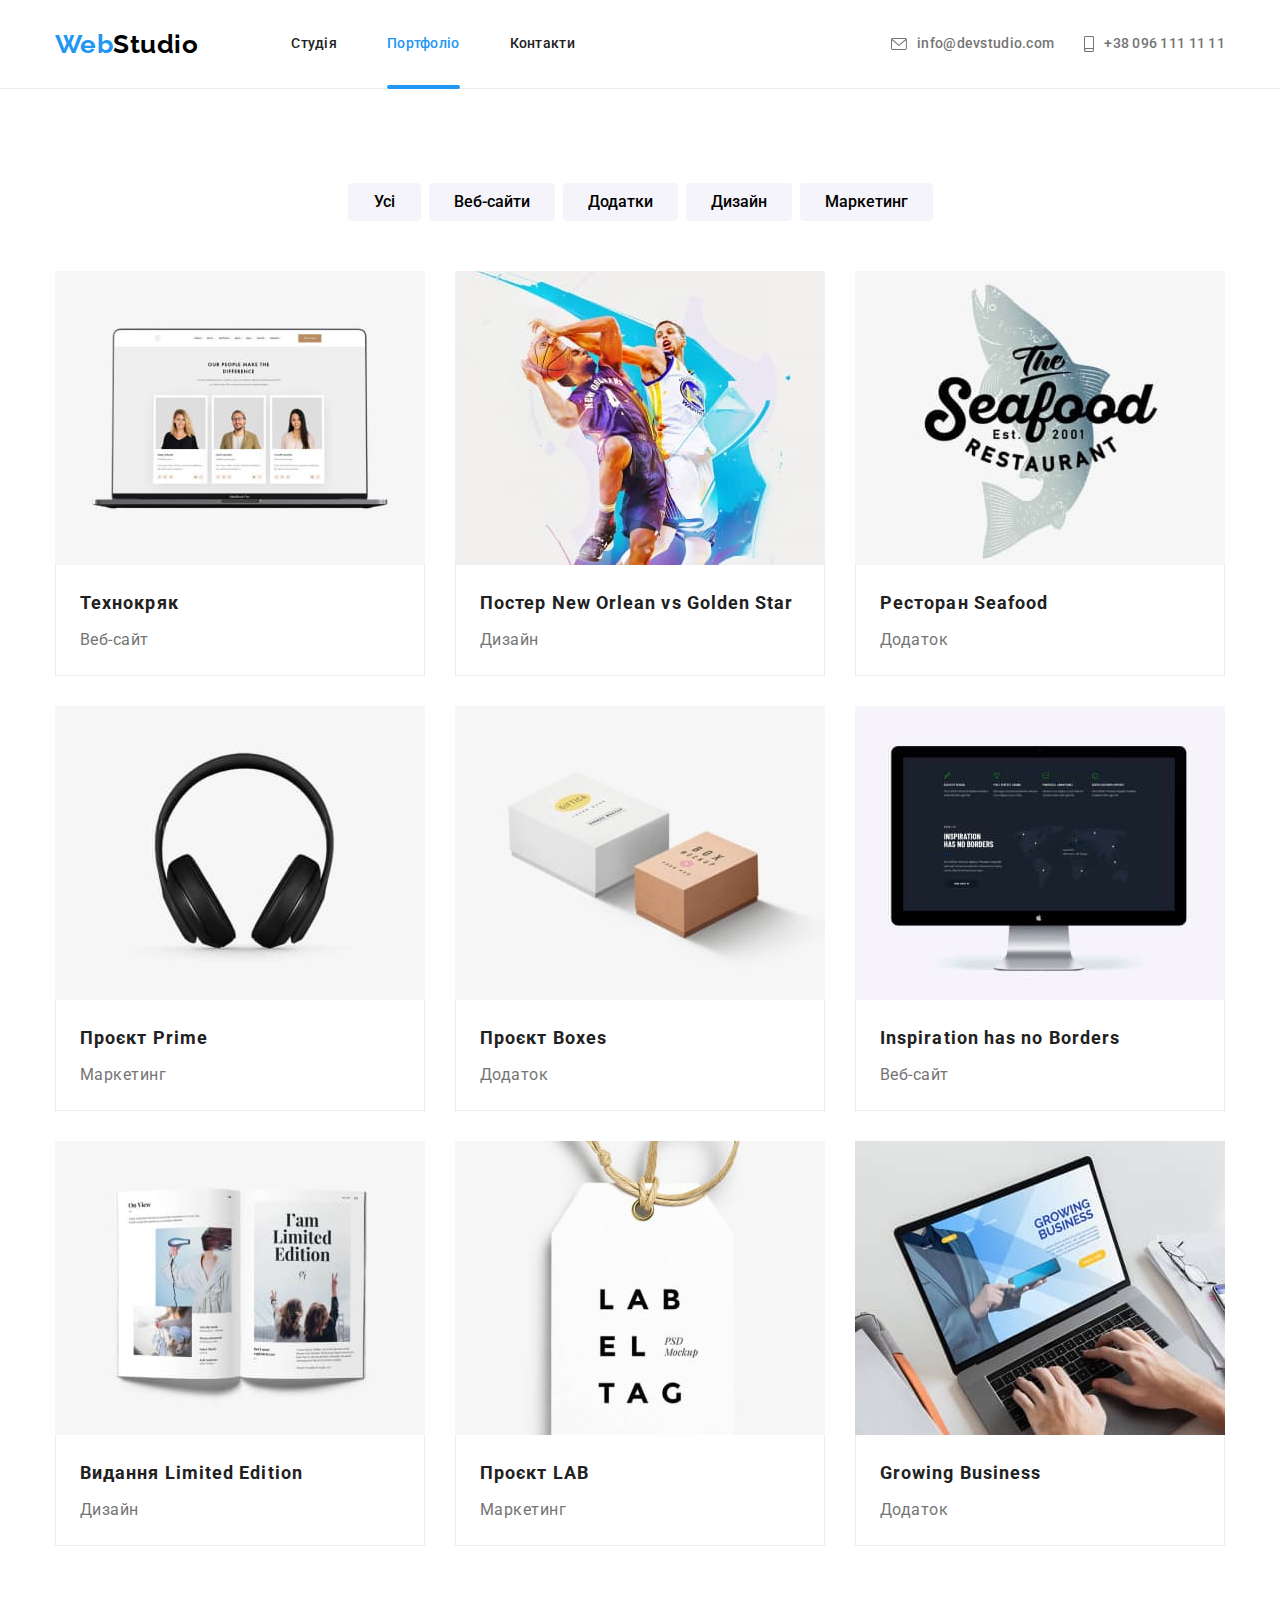
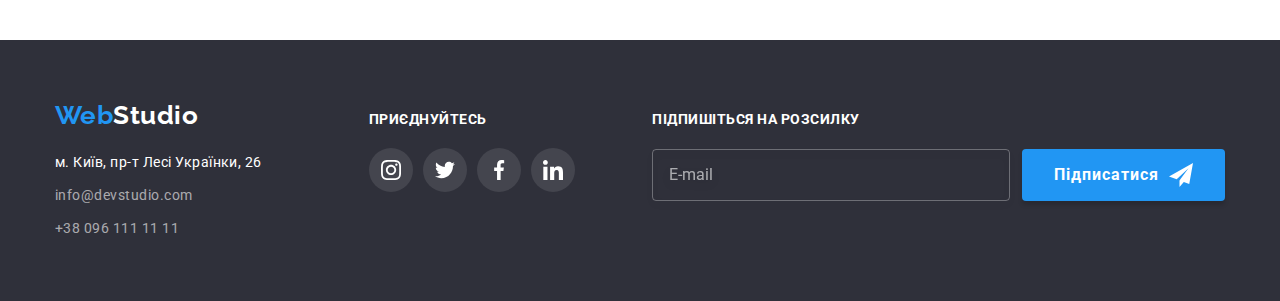
==== portfolio.html @ b8eba5a7 "copy files from 6th homework" ====
<!DOCTYPE html>
<html lang="uk">

<head>
    <meta charset="UTF-8">
    <meta http-equiv="X-UA-Compatible" content="IE=edge">
    <meta name="viewport" content="width=device-width, initial-scale=1.0">
    <title>Portfolio</title>
    <link rel="preconnect" href="https://fonts.googleapis.com">
    <link rel="preconnect" href="https://fonts.gstatic.com" crossorigin>
    <link
        href="https://fonts.googleapis.com/css2?family=Raleway:wght@700&family=Roboto:wght@400;500;700;900&display=swap"
        rel="stylesheet">
    <link rel="stylesheet" href="https://cdnjs.cloudflare.com/ajax/libs/modern-normalize/1.1.0/modern-normalize.min.css">
    <link rel="stylesheet" href="./css/styles.css">
</head>

<body class="page">
    <!--Шапка сайту-->
    <header class="page-header">
        <div class="container header">
            <nav class="navigation">
                <a class="logo" href="/" lang="en"><span class="logo-decor">Web</span>Studio</a>
                <ul class="site-nav">
                    <li class="item"><a href="./index.html" class="link">Студія</a> </li>
                    <li class="item"><a href="/" class="link current">Портфоліо</a> </li>
                    <li class="item"><a href="" class="link">Контакти</a> </li>
                </ul>
            </nav>
            <ul class="contact-nav">
                <li class="item"><a href="mailto:info@devstudio.com" class="link">
                        <svg class="contacts-icon" width="16" height="12">
                            <use href="./images/icons.svg#letter"></use>
                        </svg>info@devstudio.com</a></li>
                <li class="item"><a href="tel:+380961111111" class="link">
                        <svg class="contacts-icon" width="10" height="16">
                            <use href="./images/icons.svg#smartphone"></use>
                        </svg>+38 096 111 11 11</a></li>
            </ul>
        </div>
    </header>

    <!--Головний контент-->
    <main>
        <section class="section">
            <h1 class="visually-hidden">Наші роботи</h1>
            <div class="container">
                <ul class="filter-button-list">
                    <li class="filter-button-item">
                        <button class="filter-button">Усі</button>
                    </li>
                    <li class="filter-button-item">
                        <button class="filter-button">Веб-сайти</button>
                    </li>
                    <li class="filter-button-item">
                        <button class="filter-button">Додатки</button>
                    </li>
                    <li class="filter-button-item">
                        <button class="filter-button">Дизайн</button>
                    </li>
                    <li class="filter-button-item">
                        <button class="filter-button">Маркетинг</button>
                    </li>
                </ul>
                
                <ul class="portfolio">
                    <li class="portfolio-item">
                        <a href="#" class="link project-link">
                            <div class="top-wrap">
                                <img src="./images/portfolio1.jpg" alt="Ноутбук з вебсайтом на екрані">
                                <div class="overlay">Ресурс пропонує комплексні пропозиції з різним рівнем функціоналу та сервісів. Все це дозволить відвідувачу отримати вичерпні відомості про компанію чи приватну особу.</div>
                            </div>

                            <div class="portfolio-border">
                                <h2 class="title">Технокряк</h2>
                                <p class="text">Веб-сайт</p>
                            </div>
                        </a>
                        
                    </li>
                    <li class="portfolio-item">
                        <a href="#" class="link project-link">
                            <div class="top-wrap">
                                <img src="./images/portfolio2.jpg" alt="Постер гри баскетболістів">
                                <div class="overlay">Ресурс пропонує комплексні пропозиції з різним рівнем функціоналу та сервісів. Все це дозволить відвідувачу отримати вичерпні відомості про компанію чи приватну особу.</div>
                            </div>
                            
                            <div class="portfolio-border">
                                <h2 class="title">Постер New Orlean vs Golden Star</h2>
                                <p class="text">Дизайн</p>
                            </div>
                        </a>
                        
                    </li>
                    <li class="portfolio-item">
                        <a href="#" class="link project-link">
                            <div class="top-wrap">
                                <img src="./images/portfolio3.jpg" alt="Логотип ресторану">
                                <div class="overlay">Ресурс пропонує комплексні пропозиції з різним рівнем функціоналу та сервісів. Все це дозволить відвідувачу отримати вичерпні відомості про компанію чи приватну особу.</div>
                            </div>
                            
                            <div class="portfolio-border">
                                <h2 class="title">Ресторан Seafood</h2>
                                <p class="text">Додаток</p>
                            </div>
                        </a>
                        
                    </li>
                    <li class="portfolio-item">
                        <a href="#" class="link project-link">
                            <div class="top-wrap">
                                <img src="./images/portfolio4.jpg" alt="Навушники">
                                <div class="overlay">Ресурс пропонує комплексні пропозиції з різним рівнем функціоналу та сервісів. Все це дозволить відвідувачу отримати вичерпні відомості про компанію чи приватну особу.</div>
                            </div>
                            
                            <div class="portfolio-border">
                                <h2 class="title">Проєкт Prime</h2>
                                <div class="text">Маркетинг</div>
                            </div>
                        </a>
                        
                    </li>
                    <li class="portfolio-item">
                        <a href="#" class="link project-link">
                            <div class="top-wrap">
                                <img src="./images/portfolio5.jpg" alt="Логотип на коробці">
                                <div class="overlay">Ресурс пропонує комплексні пропозиції з різним рівнем функціоналу та сервісів. Все це дозволить відвідувачу отримати вичерпні відомості про компанію чи приватну особу.</div>
                            </div>
                            
                            <div class="portfolio-border">
                                <h2 class="title">Проєкт Boxes</h2>
                                <p class="text">Додаток</p>
                            </div>
                        </a>
                        
                    </li>
                    <li class="portfolio-item">
                        <a href="#" class="link project-link">
                            <div class="top-wrap">
                                <img src="./images/portfolio6.jpg" alt="Монітор з веб-сайтом на екрані">
                                <div class="overlay">Ресурс пропонує комплексні пропозиції з різним рівнем функціоналу та сервісів. Все це дозволить відвідувачу отримати вичерпні відомості про компанію чи приватну особу.</div>
                            </div>
                            
                            <div class="portfolio-border">
                                <h2 class="title">Inspiration has no Borders</h2>
                                <p class="text">Веб-сайт</p>
                            </div>
                        </a>
                        
                    </li>
                    <li class="portfolio-item">
                        <a href="#" class="link project-link">
                            <div class="top-wrap">
                                <img src="./images/portfolio7.jpg" alt="Розворот журналу">
                                <div class="overlay">Ресурс пропонує комплексні пропозиції з різним рівнем функціоналу та сервісів. Все це дозволить відвідувачу отримати вичерпні відомості про компанію чи приватну особу.</div>
                            </div>
                            
                            <div class="portfolio-border">
                                <h2 class="title">Видання Limited Edition</h2>
                                <p class="text">Дизайн</p>
                            </div>
                        </a>
                        
                    </li>
                    <li class="portfolio-item">
                        <a href="#" class="link project-link">
                            <div class="top-wrap">
                                <img src="./images/portfolio8.jpg" alt="Етикетка з логотипом">
                                <div class="overlay">Ресурс пропонує комплексні пропозиції з різним рівнем функціоналу та сервісів. Все це дозволить відвідувачу отримати вичерпні відомості про компанію чи приватну особу.</div>
                            </div>
                            
                            <div class="portfolio-border">
                                <h2 class="title">Проєкт LAB</h2>
                                <p class="text">Маркетинг</p>
                            </div>
                        </a>
                        
                    </li>
                    <li class="portfolio-item">
                        <a href="#" class="link project-link">
                            <div class="top-wrap">
                                <img src="./images/portfolio9.jpg" alt="Веб-сайт">
                                <div class="overlay">Ресурс пропонує комплексні пропозиції з різним рівнем функціоналу та сервісів. Все це дозволить відвідувачу отримати вичерпні відомості про компанію чи приватну особу.</div>
                            </div>
                            
                            <div class="portfolio-border">
                                <h2 class="title">Growing Business</h2>
                                <p class="text">Додаток</p>
                            </div>
                        </a>
                        
                    </li>
                </ul>
            </div>
        </section>
    </main>

    <!--Футер-->
    <footer class="footer">
        <div class="container">
            <div class="footer-flex">
                <div class="footer-address">
                    <a href="/" lang="en" class="logo decor"> <span class="logo-decor">Web</span>Studio </a>
                    <address>
                        <ul class="footer-nav">
                            <li class="footer-item"><a href="" class="link decor">м. Київ, пр-т Лесі Українки, 26</a></li>
                            <li class="footer-item"><a href="mailto:info@devstudio.com" class="link">info@devstudio.com</a>
                            </li>
                            <li class="footer-item"><a href="tel:+380961111111" class="link">+38 096 111 11 11</a></li>
                        </ul>
                    </address>
                </div>
                <div class="footer-soc">
                    <span class="soc-uptitle">Приєднуйтесь</span>
                    <ul class="footer-soc-list">
                        <li class="footer-soc-item">
                            <a class="footer-soc-link link" href="http://instagram.com">
                                <svg class="footer-soc-icon" width="20" height="20">
                                    <use href="./images/icons.svg#instagram"></use>
                                </svg>
                            </a>
                        </li>
                        <li class="footer-soc-item">
                            <a class="footer-soc-link link" href="http://twitter.com">
                                <svg class="footer-soc-icon" width="20" height="20">
                                    <use href="./images/icons.svg#twitter"></use>
                                </svg>
                            </a>
                        </li>
                        <li class="footer-soc-item">
                            <a class="footer-soc-link link" href="http://facebook.com">
                                <svg class="footer-soc-icon" width="20" height="20">
                                    <use href="./images/icons.svg#facebook"></use>
                                </svg>
                            </a>
                        </li>
                        <li class="footer-soc-item">
                            <a class="footer-soc-link link" href="http://LinkedIn.com">
                                <svg class="footer-soc-icon" width="20" height="20">
                                    <use href="./images/icons.svg#linkedin"></use>
                                </svg>
                            </a>
                        </li>
                    </ul>
                </div>
                <div class="mailing">
                    <span class="mailing-text">Підпишіться на розсилку</span>
                
                    <form class="mailing-form">
                        <label class="mailing-label">
                            <input type="email" name="email" class="mailing-input" placeholder="E-mail">
                        </label>
                        <button type="submit" class="maling-button button">Підписатися
                            <svg class="mailing-icon" width="24" height="24">
                                <use href="./images/icons.svg#icon-send"></use>
                            </svg>
                        </button>
                    </form>
                </div>
            </div>
        </div>
    </footer>
    <script src="./js/modal.js"></script>
</body>
</html>
---- css/styles.css ----
:root {
    --primary-text-color: #757575;
    --secondary-text-color: #212121;
    --white-color: #FFFFFF;
    --black-color: #000000;
    --accent-color: #2196F3;
    --white-translucent: rgba(255, 255, 255, 0.6);
    --primary-background-color: #2F303A;
    --secondary-background-color: #F5F4FA;
    --card-gap: 30px;
}

ul {
    padding: 0;
    margin: 0;
    list-style: none;
}

body {
    background-color: var(--white-color);
    color: var(--primary-text-color);
    font-family: 'Roboto', sans-serif;
    letter-spacing: 0.03em;
}

h1,
h2,
h3,
h4,
h5,
h6,
p
 {
    margin:0;
}

button{
    cursor: pointer;
}

img{
    display: block;
}

.container {
    width: 1200px;
    
    margin-left: auto;
    margin-right: auto;
    padding-left: 15px;
    padding-right: 15px;
}




/*------------------ Header --------------*/
.section{
    padding-bottom: 94px;
    padding-top: 94px;
}
.site-nav .link{
    position: relative;
}

.current::after {
    position: absolute;
    left: 0;
    bottom: -1px;
    content: '';
    width: 100%;
    height: 4px;
    background-color: var(--accent-color);
    border-radius: 2px;
}

.page-header{
    border-bottom: 1px solid #ECECEC;
}

.page-header .link {
    display: block;
    padding-top: 32px;
    padding-bottom: 32px;
}

.site-nav,
.navigation,
.contact-nav,
.header {
    display: flex;
    align-items: center;
}

.contact-nav .link {
    display: flex;
    align-items: center;
}

.logo {
    color: var(--black-color);

    font-family: 'Raleway', cursive;
    font-weight: 700;
    font-size: 26px;
    line-height: 1.19;
    text-decoration: none;

    margin-right: 93px;
}

.logo-decor {
    color: var(--accent-color);
}

.site-nav {
    font-weight: 500;
    font-size: 14px;
    line-height: 1.14;
    letter-spacing: 0.02em;
}

.site-nav .item:not(:last-child) {
    margin-right: 50px;
}

.site-nav .link {
    color: var(--secondary-text-color);

    text-decoration: none;
    transition: color 250ms cubic-bezier(0.4, 0, 0.2, 1);
}

.site-nav .link:hover,
.site-nav .link:focus {
    color: var(--accent-color);
}

.site-nav .link.current {
    color: var(--accent-color);

    text-decoration: none;
}

.contact-nav {
    font-weight: 500;
    font-size: 14px;
    line-height: 1.14;
    letter-spacing: 0.02em;
    margin-left: auto;
}

.contact-nav .item + .item {
    margin-left: 30px;
}

.contact-nav .link{
    color: var(--primary-text-color);
    text-decoration: none;
    transition: color 250ms cubic-bezier(0.4, 0, 0.2, 1);
}
 .contacts-icon {
    margin-right: 10px;
    fill: var(--primary-text-color);
    transition: fill 250ms cubic-bezier(0.4, 0, 0.2, 1);
 }

.link:hover .contacts-icon,
.link:focus .contacts-icon {
    fill: var(--accent-color);
}

.contact-nav .link:hover,
.contact-nav .link:focus,
.footer-nav .link:hover,
.footer-nav .link:focus {
    color: var(--accent-color);
}



/*------------------ Studio --------------*/
.hero {
    background-color: var(--primary-background-color);
    text-align: center;
    align-items: center;
    padding-bottom: 200px;
    padding-top: 200px;

    margin: 0 auto;
    max-width: 1600px;
    max-height: 600px;
    background-image: linear-gradient(to right, rgba(47, 48, 58, 0.4), rgba(47, 48, 58, 0.4)),
    url("../images/hero.jpg");
    background-repeat: no-repeat;
    background-position: center;
    background-size: cover;
}


.hero-title {
    color: var(--white-color);

    font-weight: 900;
    font-size: 44px;
    line-height: 1.36;
    text-align: center;
    letter-spacing: 0.06em;
    text-transform: uppercase;
    width: 696px;
    margin-left: auto;
    margin-right: auto;
    margin-bottom: 30px;
    margin-top: 0px;
}

.button {
    color: var(--white-color);
    background-color: var(--accent-color);
    box-shadow: 0px 4px 4px rgba(0, 0, 0, 0.15);

    font-family: inherit;
    font-weight: 700;
    font-size: 16px;
    line-height: 1.88;
    letter-spacing: 0.06em;

    border: none;
    border-radius: 4px;
    padding: 10px 32px;

    transition: background-color 250ms cubic-bezier(0.4, 0, 0.2, 1);
}

.button:hover,
.button:focus {
    background-color: #188CE8;
}

.visually-hidden {
    position: absolute;
    width: 1px;
    height: 1px;
    margin: -1px;
    border: 0;
    padding: 0;

    white-space: nowrap;
    clip-path: inset(100%);
    clip: rect(0 0 0 0);
    overflow: hidden;
}

h3 {
    margin-bottom: 10px;
    margin-top: 0px;
}

.benefits-title {
    color: var(--secondary-text-color);

    font-weight: 700;
    font-size: 14px;
    line-height: 1.14;
    text-transform: uppercase;
}

.benefits-list,
.activity-list,
.team-list{
    display: flex;
    gap: var(--card-gap);
}
.thumb{
    display: flex;
    align-items: center;
    justify-content: center;
    height: 120px;
    width: 270px;
    background-color: #F5F4FA;
    margin-bottom: 30px;
    border-radius: 4px;
}

.benefits{
    padding-bottom: 0px;
}

.activity-thumb {
    position: relative;
}
.activity-block{
    position: absolute;
    left: 0;
    bottom: 0;
    display: flex;
    justify-content: center;
    align-items: center;
    width: 370px;
    height: 70px;
    background-color: rgba(47, 48, 58, 0.8);
}

.activity-text {
    font-weight: 700;
    font-size: 14px;
    line-height: 1.14;
    text-align: center;
    text-transform: uppercase;
    margin-bottom: 0px;
    color: var(--white-color);
}

.benefit {
    font-size: 14px;
    line-height: 1.71;
    
}

.section.team{
    background-color: var(--secondary-background-color);
}

.activity-title,
.team-title,
.clients-title{
    color: var(--secondary-text-color);
    font-weight: 700;
    font-size: 36px;
    line-height: 1.17;
    text-align: center;
    margin-top: 0px;
    margin-bottom: 50px;
}

.team-member {
    color: var(--secondary-text-color);

    font-weight: 500;
    font-size: 16px;
    line-height: 1.19;
}

.team-item{
    background-color: var(--white-color);
    border-radius: 0px 0px 4px 4px;
    box-shadow: 0px 1px 3px rgba(0, 0, 0, 0.12), 0px 1px 1px rgba(0, 0, 0, 0.14), 0px 2px 1px rgba(0, 0, 0, 0.2);
    
}

.member-role {
    font-size: 16px;
    line-height: 1.19;

    margin-bottom: 16px;
}

.team-border{
    text-align: center; 
    padding: 30px;
}
.soc-list {
    display: flex;
    justify-content: center;
    gap: 10px;
}

.soc-item {
    width: 44px;
    height: 44px;
}

.soc-link {
    width: 100%;
    height: 100%;
    border-radius: 50%; 
    display: flex;
    justify-content: center;
    align-items: center;
    transition: background-color 250ms cubic-bezier(0.4, 0, 0.2, 1);
}
.soc-icon{
    transition: fill 250ms cubic-bezier(0.4, 0, 0.2, 1);
}
.soc-link:hover,
.soc-link:focus{
    background-color: var(--accent-color);
}

.soc-link:hover .soc-icon,
.soc-link:focus .soc-icon{
    fill: var(--white-color);      
}

.clients-list{
    display: flex;
    gap: var(--card-gap);
}
.clients-item{
    width: 170px;
    height: 92px;
    
}

.clients-icon,
.soc-icon{
    fill: #AFB1B8;
    transition: fill 250ms cubic-bezier(0.4, 0, 0.2, 1);
}

.clients-link{
    display: flex;
    justify-content: center;
    align-items: center;
    border: 1px solid #AFB1B8;
    border-radius: 4px;
    padding: 16px 32px;
    transition: border-color 250ms cubic-bezier(0.4, 0, 0.2, 1);
}


.clients-link:hover,
.clients-link:focus {
    border-color: var(--accent-color);
    

}

.clients-link:hover .clients-icon,
.clients-link:focus .clients-icon {
    fill: var(--accent-color);
}


/* a icons: display: flex;
align-items: center;
justify-content: center; */

/*------------------ Portfolio --------------*/
img {
    display: block;
    max-width: 100%;
    height: auto;
}

.filter-button-list{
    display: flex;
    justify-content: center;

    margin-bottom: 50px;
}

.filter-button {
    background-color: var(--secondary-background-color);

    font-family: inherit;
    font-weight: 500;
    font-size: 16px;
    line-height: 1.63;

    border: transparent;  
    padding: 6px 25px;
    min-width: 73px;
    border-radius: 4px;

    transition: color 250ms cubic-bezier(0.4, 0, 0.2, 1), background-color 250ms cubic-bezier(0.4, 0, 0.2, 1),
    box-shadow 250ms cubic-bezier(0.4, 0, 0.2, 1);
}

.filter-button:hover,
.filter-button:focus {
    color: var(--white-color);
    background-color: var(--accent-color);
    box-shadow: 0px 3px 1px rgba(0, 0, 0, 0.1), 0px 1px 2px rgba(0, 0, 0, 0.08), 0px 2px 2px rgba(0, 0, 0, 0.12);
}

.filter-button-item:not(:last-child) {
    margin-right: 8px;
}

.portfolio-border{
    border-bottom: 1px solid #ECECEC;
    border-left: 1px solid #ECECEC;
    border-right: 1px solid #ECECEC;
    padding: 20px 24px;
}
.portfolio .title {
    color: var(--secondary-text-color);

    font-weight: 700;
    font-size: 18px;
    line-height: 2;
    letter-spacing: 0.06em;

    margin-top: 0px;
    margin-bottom: 4px;
}

.portfolio .text {
    font-size: 16px;
    line-height: 1.88;
    color: var(--primary-text-color);
    margin-top: 4px;
    margin: 0px;
}

.project-link:hover,
.project-link:focus {
    box-shadow: 0px 1px 1px rgba(0, 0, 0, 0.12), 0px 4px 4px rgba(0, 0, 0, 0.06), 1px 4px 6px rgba(0, 0, 0, 0.16);
}

.project-link {
    display: block;
    transition: box-shadow 250ms cubic-bezier(0.4, 0, 0.2, 1);
}

.project-link:hover .overlay,
.project-link:focus .overlay {
    transform: translateY(0);
}

.portfolio{
    display: flex;
    flex-wrap: wrap;

    padding: 0;
    margin: 0;

    gap: var(--card-gap);
}

.portfolio .link {
    padding-top: 0;
    padding-bottom: 0;
    text-decoration: none;
}

.top-wrap{
    position: relative;
    overflow: hidden;
}

.overlay {
    position: absolute;
    width: 100%;
    height: 100%;
    top: 0;
    left: 0;

    padding: 63px 44px;
    font-size: 18px;
    line-height: 1.55;
    color: var(--white-color);
    background-color: rgba(33, 150, 243, 0.9);
    
    transform: translateY(101%);
    transition: transform 250ms cubic-bezier(0.4, 0, 0.2, 1);
}
/*------------------ MODAL --------------*/

.backdrop.is-hidden {
    visibility: hidden;
    opacity: 0;
    pointer-events: none;
}

.backdrop {
    width: 100%;
    height: 100%;
    background-color:rgba(0, 0, 0, 0.2);
    position: fixed;
    top: 0;
    left: 0;

    transition: opacity 250ms cubic-bezier(0.4, 0, 0.2, 1), visibility 250ms cubic-bezier(0.4, 0, 0.2, 1);
    opacity: 1;
}

.modal{
    width: 528px;
    height: 581px;
    background-color: var(--white-color);
    box-shadow: 0px 1px 3px rgba(0, 0, 0, 0.12), 0px 1px 1px rgba(0, 0, 0, 0.14), 0px 2px 1px rgba(0, 0, 0, 0.2);
    border-radius: 4px;

    position: absolute;
    top: 50%;
    left: 50%; 
    transform: translate(-50%, -50%) scale(1);
    transition: transform 250ms cubic-bezier(0.4, 0, 0.2, 1);

    padding: 40px;
}

.backdrop.is-hidden .modal{
    transform: translate(-50%, -50%) scale(0.9);
}

.modal-button {
    position: absolute;
    width: 30px;
    height: 30px;
    top: 8px;
    right: 8px;
    border-radius: 50%;
    background-color: var(--white-color);
    border: 1px solid rgba(0, 0, 0, 0.1);
    transition: border 250ms cubic-bezier(0.4, 0, 0.2, 1), color 250ms cubic-bezier(0.4, 0, 0.2, 1);
}

.modal-button:hover,
.modal-button:focus {
    border: 1px solid var(--accent-color);
    color: var(--accent-color);
}

.close{
    fill: currentColor;
}
.modal-title {
    display: block;
    text-align: center;

    margin-bottom: 12px;
    font-size: 20px;
    line-height: 1.15;
    font-weight: 700;
    color: var(--secondary-text-color);
}

.modal-icon {
    position: absolute;
    left: 12px;
    top: 50%;
    fill: #212121;
    transition: fill 250ms cubic-bezier(0.4, 0, 0.2, 1),
}

.modal-field {
    display: flex;
    flex-direction: column;
    position: relative;
    margin-bottom: 10px;

    font-size: 12px;
    line-height: 1.1667;
    letter-spacing: 0.01em;
}

.modal-field:nth-of-type(4n) {
    margin-bottom: 20px;
}

.modal-input:focus + .modal-icon {
    fill: var(--accent-color);
}

.modal-input:focus,
.modal-comment:focus {
    border-color: var(--accent-color);
    outline: var(--accent-color);
}

.modal-label {
    margin-bottom: 4px;

    color: #757575;
}

.modal-input {
    width: 100%;
    padding: 11px 40px;
    border: 1px solid rgba(33, 33, 33, 0.2);
    border-radius: 4px;
    background-color: transparent;
    margin-bottom: 0;
    outline: transparent;
    transition: border-color 250ms cubic-bezier(0.4, 0, 0.2, 1),
    outline 250ms cubic-bezier(0.4, 0, 0.2, 1);

    margin-top: 4px;
}

.modal-comment::placeholder  {
    font-size: 12px;
    line-height: 14px;
    letter-spacing: 0.01em;
    
    color: rgba(117, 117, 117, 0.5);
}

.modal-comment {
    width: 100%;
    height: 120px;
    padding: 12px 16px;
    border: 1px solid rgba(33, 33, 33, 0.2);
    border-radius: 4px;
    background-color: transparent;
    transition: border-color 250ms cubic-bezier(0.4, 0, 0.2, 1),
    outline 250ms cubic-bezier(0.4, 0, 0.2, 1);
    margin-top: 4px;
    resize: none;
    margin-bottom: 0;
}

.checkbox-field {
    display: flex;
    align-items: center;
    padding-left: 11px;
    margin-bottom: 30px;

}

.check-icon {
    width: 16px;
    height: 15px;
    border: 2px solid #212121;
    border-radius: 2px;
    margin-right: 7px;
    display: flex;
    align-items: center;
    justify-content: center;
    cursor: pointer;

    fill: transparent;
}

.checkbox:checked + .check-icon {
    background-color: var(--accent-color);
    border: none;
    fill: #FFFFFF;
}

.checkbox-label {
    font-size: 14px;
    line-height: 1.71;
    letter-spacing: 0.03em;

    color: #757575;
}

.checkbox-link {
    font-size: 14px;
    line-height: 1.71;
    letter-spacing: 0.03em;
    text-decoration-line: underline;

    color: #2196F3;
}

.submit-button{
    font-family: inherit;
    font-weight: 700;
    font-size: 16px;
    line-height: 1.875;
    letter-spacing: 0.06em;

    background-color: #2196F3;
    color: #FFFFFF;
    box-shadow: 0px 4px 4px rgba(0, 0, 0, 0.15);
    border-radius: 4px;
    border: none;

    padding: 10px 52px;
    display: flex;
    align-items: center;
    text-align: center;
    display: flex;
    align-items: center;
    transition: background-color 250ms cubic-bezier(0.4, 0, 0.2, 1);

    margin: 0 auto;
}

.submit-button:hover {
    background-color: #188CE8;
}

.checkbox-link{
    margin-left: 7px;
    text-decoration: underline;
}

/*------------------ Footer --------------*/


.footer {
    background-color: var(--primary-background-color);

    padding-top: 60px;
    padding-bottom: 60px;
}

.footer .logo {
    display: inline-block;
    margin-bottom: 20px;
}

.link.decor,
.link {
    font-size: 14px;
    line-height: 1.71;
    font-style: normal;
}

.footer-nav .link {
    color: var(--white-translucent);
    text-decoration: none;
}

.link.decor {
    color: var(--white-color);
    text-decoration: none;
    transition: color 250ms cubic-bezier(0.4, 0, 0.2, 1);
}

.link.decor:hover,
.link.decor:focus {
    color: var(--accent-color);
}

.logo.decor {
    color: var(--white-color);
}

.footer-item:not(:last-child) {
    margin-bottom: 9px;
}

.soc-uptitle {
    display: block;
    font-weight: 700;
    font-size: 14px;
    line-height: 1.14;
    text-transform: uppercase;
    color: var(--white-color);
    margin-bottom: 20px;
}


.footer-soc-icon {
    fill: var(--white-color);
}

.footer-soc-item {
    width: 44px;
    height: 44px;
}

.footer-soc-list {
    display: flex;
    justify-content: center;
    gap: 10px;
}

.footer-soc-link {
    width: 100%;
    height: 100%;
    border-radius: 50%;
    display: flex;
    justify-content: center;
    align-items: center;
    background: rgba(255, 255, 255, 0.1);
    transition: background-color 250ms cubic-bezier(0.4, 0, 0.2, 1);
}


.footer-soc-link:hover,
.footer-soc-link:focus {
    background-color: var(--accent-color);
}

.footer-flex {
    display: flex;
    margin: 0;
    padding: 0;
    align-items: baseline;
    justify-content: space-between;
}

.mailing-form {
    display: flex;
    margin-top: 20px;
}
.mailing-text {
    
}

.mailing-text {
    font-weight: 700;
    font-size: 14px;
    line-height: 1.14;
    text-transform: uppercase;
    color: #FFFFFF;
}

.mailing-label{
    
}

.mailing-input::placeholder,
.mailing-input {
    font-size: 16px;
    line-height: 1.25;
    color: rgba(255, 255, 255, 0.6);
    margin: 0;
}

.maling-button {
    min-width: 200px;
    display: flex;
    justify-content: center;
    align-items: center;
    margin-left: 12px;
    letter-spacing: 0.06em;
}


.mailing-icon {
    fill: #FFFFFF;
    margin-left: 10px;
    width: 24px;
    height: 24px;
}


.mailing-input {
    width: 358px;
    padding: 15px 16px;

    border: 1px solid rgba(255, 255, 255, 0.3);
    filter: drop-shadow(0px 4px 4px rgba(0, 0, 0, 0.15));
    border-radius: 4px;
    background-color: transparent;
    transition: border-color 250ms cubic-bezier(0.4, 0, 0.2, 1);
}

.mailing-input:focus {
    border-color: var(--accent-color);
    outline: var(--accent-color);
}

.mailing-button{
    min-width: 200px;
    display: flex;
    justify-content: center;
    align-items: center;
} */

/* Для контейнера у футері
align-items: baseline;
justify-content: space-between;
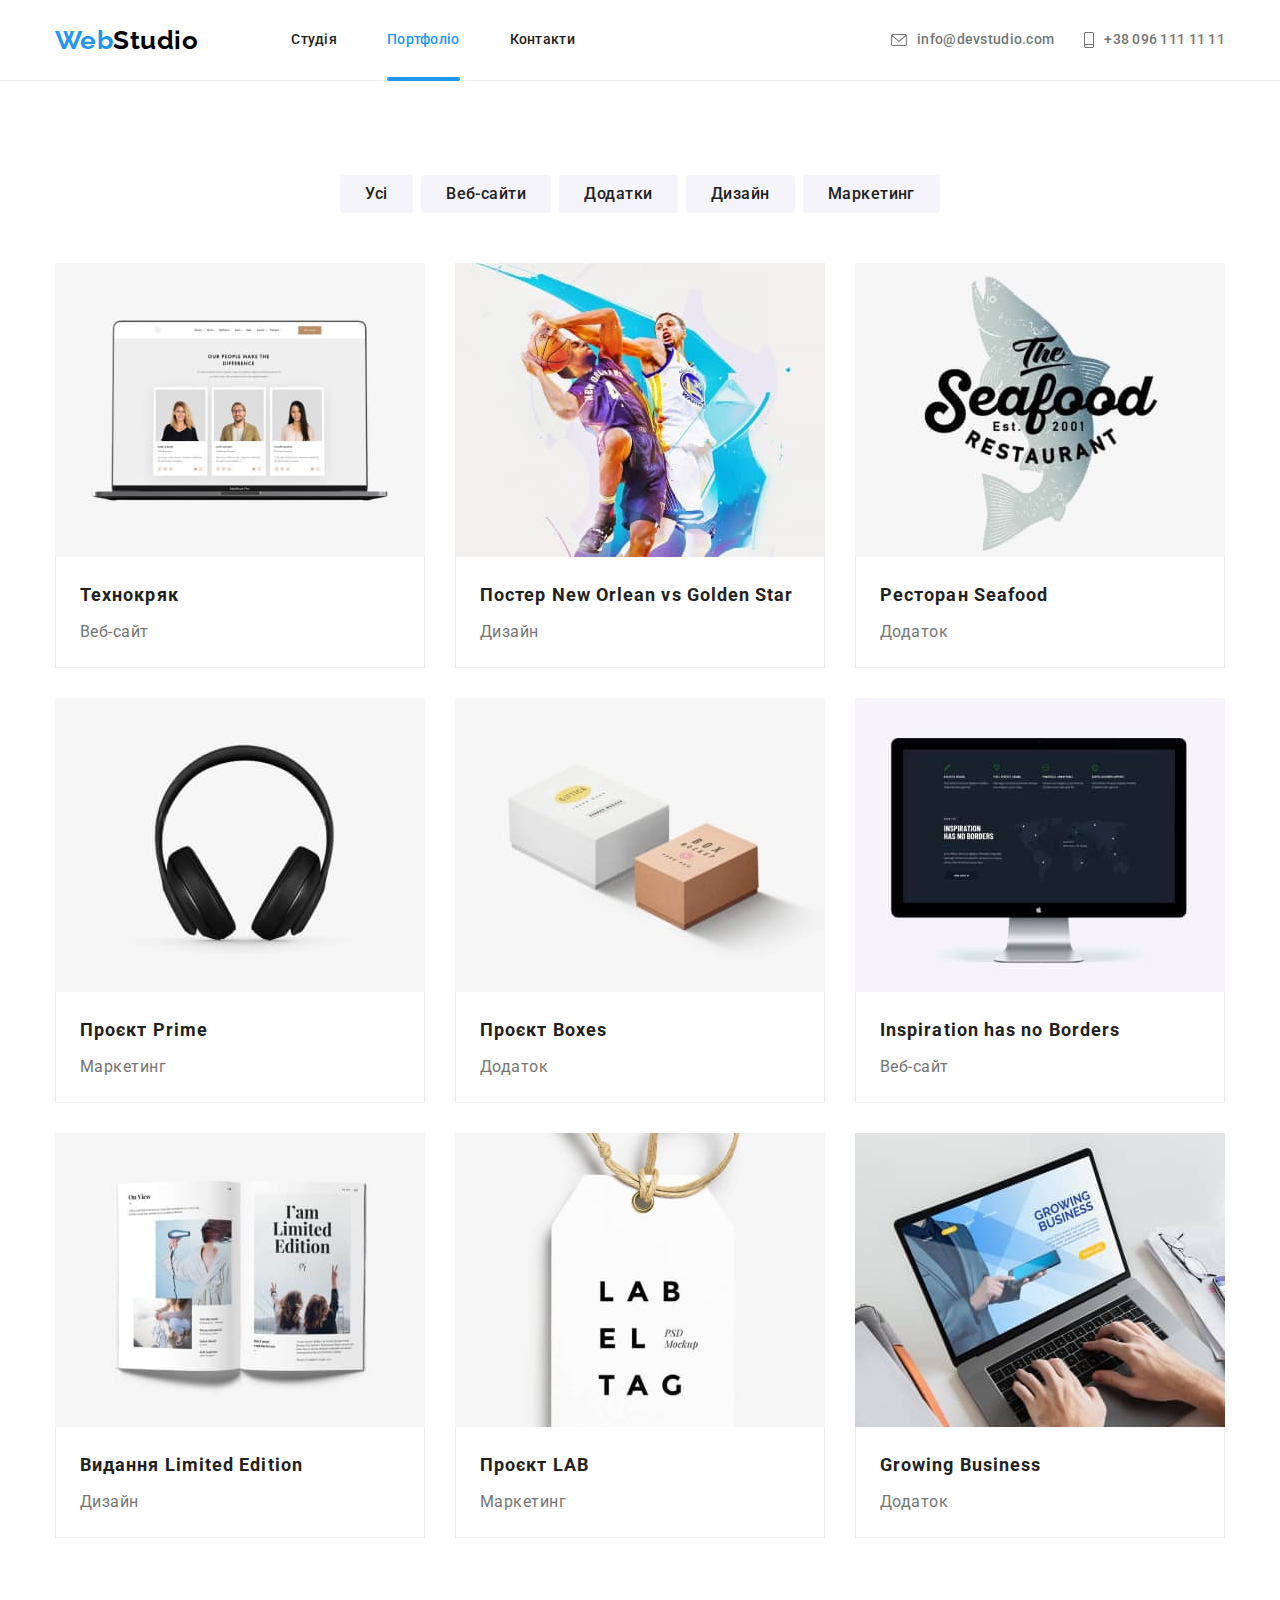
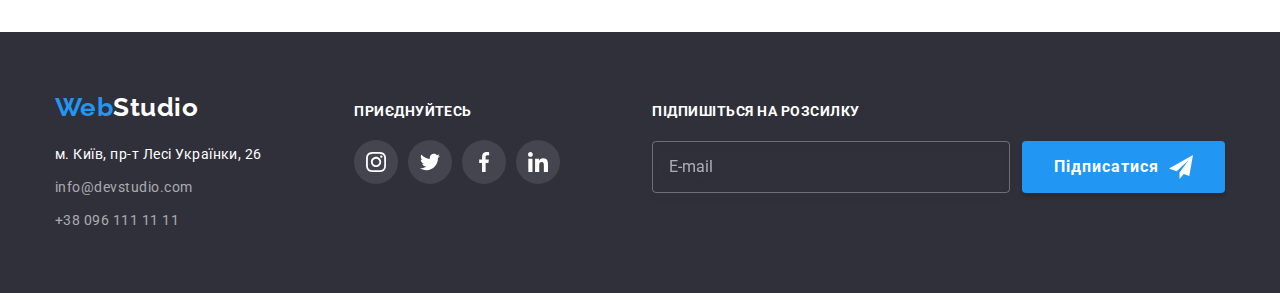
==== commit 4772665a: "BEM methodology" ====
--- a/portfolio.html
+++ b/portfolio.html
@@ -15,177 +15,179 @@
     <link rel="stylesheet" href="./css/styles.css">
 </head>
 
-<body class="page">
-    <!--Шапка сайту-->
-    <header class="page-header">
-        <div class="container header">
-            <nav class="navigation">
-                <a class="logo" href="/" lang="en"><span class="logo-decor">Web</span>Studio</a>
+<body>
+    <!---Шапка сайту--->
+    <header class="header">
+        <div class="container header__flex">
+            <nav class="header__nav">
+                <a class="header__logo" href="/" lang="en"><span class="logo-decor">Web</span>Studio</a>
                 <ul class="site-nav">
-                    <li class="item"><a href="./index.html" class="link">Студія</a> </li>
-                    <li class="item"><a href="/" class="link current">Портфоліо</a> </li>
-                    <li class="item"><a href="" class="link">Контакти</a> </li>
+                    <li class="site-nav__item"><a href="./index.html" class="site-nav__link">Студія</a> </li>
+                    <li class="site-nav__item"><a href="/" class="site-nav__link site-nav__link--current">Портфоліо</a> </li>
+                    <li class="site-nav__item"><a href="" class="site-nav__link">Контакти</a> </li>
                 </ul>
             </nav>
+
             <ul class="contact-nav">
-                <li class="item"><a href="mailto:info@devstudio.com" class="link">
-                        <svg class="contacts-icon" width="16" height="12">
-                            <use href="./images/icons.svg#letter"></use>
-                        </svg>info@devstudio.com</a></li>
-                <li class="item"><a href="tel:+380961111111" class="link">
-                        <svg class="contacts-icon" width="10" height="16">
-                            <use href="./images/icons.svg#smartphone"></use>
-                        </svg>+38 096 111 11 11</a></li>
+                <li class="contact-nav__item"><a href="mailto:info@devstudio.com" class="contact-nav__link">
+                    <svg class="contact-nav__icon" width="16" height="12">
+                        <use href="./images/icons.svg#letter"></use>
+                    </svg>info@devstudio.com</a></li>
+                <li class="contact-nav__item"><a href="tel:+380961111111" class="contact-nav__link">
+                    <svg class="contact-nav__icon" width="10" height="16">
+                        <use href="./images/icons.svg#smartphone"></use>
+                    </svg>+38 096 111 11 11</a>
+                </li>
             </ul>
         </div>
     </header>
 
-    <!--Головний контент-->
+    <!---Головний контент--->
     <main>
         <section class="section">
             <h1 class="visually-hidden">Наші роботи</h1>
             <div class="container">
-                <ul class="filter-button-list">
-                    <li class="filter-button-item">
-                        <button class="filter-button">Усі</button>
-                    </li>
-                    <li class="filter-button-item">
-                        <button class="filter-button">Веб-сайти</button>
-                    </li>
-                    <li class="filter-button-item">
-                        <button class="filter-button">Додатки</button>
-                    </li>
-                    <li class="filter-button-item">
-                        <button class="filter-button">Дизайн</button>
-                    </li>
-                    <li class="filter-button-item">
-                        <button class="filter-button">Маркетинг</button>
+                <ul class="filter-list">
+                    <li class="filter-list__item">
+                        <button class="filter-list__button button">Усі</button>
+                    </li>
+                    <li class="filter-list__item">
+                        <button class="filter-list__button button">Веб-сайти</button>
+                    </li>
+                    <li class="filter-list__item">
+                        <button class="filter-list__button button">Додатки</button>
+                    </li>
+                    <li class="filter-list__item">
+                        <button class="filter-list__button button">Дизайн</button>
+                    </li>
+                    <li class="filter-list__item">
+                        <button class="filter-list__button button">Маркетинг</button>
                     </li>
                 </ul>
                 
                 <ul class="portfolio">
-                    <li class="portfolio-item">
-                        <a href="#" class="link project-link">
-                            <div class="top-wrap">
+                    <li class="portfolio__item">
+                        <a href="#" class="link portfolio__link">
+                            <div class="portfolio__wrap">
                                 <img src="./images/portfolio1.jpg" alt="Ноутбук з вебсайтом на екрані">
-                                <div class="overlay">Ресурс пропонує комплексні пропозиції з різним рівнем функціоналу та сервісів. Все це дозволить відвідувачу отримати вичерпні відомості про компанію чи приватну особу.</div>
-                            </div>
-
-                            <div class="portfolio-border">
-                                <h2 class="title">Технокряк</h2>
-                                <p class="text">Веб-сайт</p>
-                            </div>
-                        </a>
-                        
-                    </li>
-                    <li class="portfolio-item">
-                        <a href="#" class="link project-link">
-                            <div class="top-wrap">
+                                <div class="portfolio__overlay">Ресурс пропонує комплексні пропозиції з різним рівнем функціоналу та сервісів. Все це дозволить відвідувачу отримати вичерпні відомості про компанію чи приватну особу.</div>
+                            </div>
+
+                            <div class="portfolio__border">
+                                <h2 class="portfolio__title">Технокряк</h2>
+                                <p class="portfolio__text">Веб-сайт</p>
+                            </div>
+                        </a>
+                        
+                    </li>
+                    <li class="portfolio__item">
+                        <a href="#" class="link portfolio__link">
+                            <div class="portfolio__wrap">
                                 <img src="./images/portfolio2.jpg" alt="Постер гри баскетболістів">
-                                <div class="overlay">Ресурс пропонує комплексні пропозиції з різним рівнем функціоналу та сервісів. Все це дозволить відвідувачу отримати вичерпні відомості про компанію чи приватну особу.</div>
-                            </div>
-                            
-                            <div class="portfolio-border">
-                                <h2 class="title">Постер New Orlean vs Golden Star</h2>
-                                <p class="text">Дизайн</p>
-                            </div>
-                        </a>
-                        
-                    </li>
-                    <li class="portfolio-item">
-                        <a href="#" class="link project-link">
-                            <div class="top-wrap">
+                                <div class="portfolio__overlay">Ресурс пропонує комплексні пропозиції з різним рівнем функціоналу та сервісів. Все це дозволить відвідувачу отримати вичерпні відомості про компанію чи приватну особу.</div>
+                            </div>
+                            
+                            <div class="portfolio__border">
+                                <h2 class="portfolio__title">Постер New Orlean vs Golden Star</h2>
+                                <p class="portfolio__text">Дизайн</p>
+                            </div>
+                        </a>
+                        
+                    </li>
+                    <li class="portfolio__item">
+                        <a href="#" class="link portfolio__link">
+                            <div class="portfolio__wrap">
                                 <img src="./images/portfolio3.jpg" alt="Логотип ресторану">
-                                <div class="overlay">Ресурс пропонує комплексні пропозиції з різним рівнем функціоналу та сервісів. Все це дозволить відвідувачу отримати вичерпні відомості про компанію чи приватну особу.</div>
-                            </div>
-                            
-                            <div class="portfolio-border">
-                                <h2 class="title">Ресторан Seafood</h2>
-                                <p class="text">Додаток</p>
-                            </div>
-                        </a>
-                        
-                    </li>
-                    <li class="portfolio-item">
-                        <a href="#" class="link project-link">
-                            <div class="top-wrap">
+                                <div class="portfolio__overlay">Ресурс пропонує комплексні пропозиції з різним рівнем функціоналу та сервісів. Все це дозволить відвідувачу отримати вичерпні відомості про компанію чи приватну особу.</div>
+                            </div>
+                            
+                            <div class="portfolio__border">
+                                <h2 class="portfolio__title">Ресторан Seafood</h2>
+                                <p class="portfolio__text">Додаток</p>
+                            </div>
+                        </a>
+                        
+                    </li>
+                    <li class="portfolio__item">
+                        <a href="#" class="link portfolio__link">
+                            <div class="portfolio__wrap">
                                 <img src="./images/portfolio4.jpg" alt="Навушники">
-                                <div class="overlay">Ресурс пропонує комплексні пропозиції з різним рівнем функціоналу та сервісів. Все це дозволить відвідувачу отримати вичерпні відомості про компанію чи приватну особу.</div>
-                            </div>
-                            
-                            <div class="portfolio-border">
-                                <h2 class="title">Проєкт Prime</h2>
-                                <div class="text">Маркетинг</div>
-                            </div>
-                        </a>
-                        
-                    </li>
-                    <li class="portfolio-item">
-                        <a href="#" class="link project-link">
-                            <div class="top-wrap">
+                                <div class="portfolio__overlay">Ресурс пропонує комплексні пропозиції з різним рівнем функціоналу та сервісів. Все це дозволить відвідувачу отримати вичерпні відомості про компанію чи приватну особу.</div>
+                            </div>
+                            
+                            <div class="portfolio__border">
+                                <h2 class="portfolio__title">Проєкт Prime</h2>
+                                <div class="portfolio__text">Маркетинг</div>
+                            </div>
+                        </a>
+                        
+                    </li>
+                    <li class="portfolio__item">
+                        <a href="#" class="link portfolio__link">
+                            <div class="portfolio__wrap">
                                 <img src="./images/portfolio5.jpg" alt="Логотип на коробці">
-                                <div class="overlay">Ресурс пропонує комплексні пропозиції з різним рівнем функціоналу та сервісів. Все це дозволить відвідувачу отримати вичерпні відомості про компанію чи приватну особу.</div>
-                            </div>
-                            
-                            <div class="portfolio-border">
-                                <h2 class="title">Проєкт Boxes</h2>
-                                <p class="text">Додаток</p>
-                            </div>
-                        </a>
-                        
-                    </li>
-                    <li class="portfolio-item">
-                        <a href="#" class="link project-link">
-                            <div class="top-wrap">
+                                <div class="portfolio__overlay">Ресурс пропонує комплексні пропозиції з різним рівнем функціоналу та сервісів. Все це дозволить відвідувачу отримати вичерпні відомості про компанію чи приватну особу.</div>
+                            </div>
+                            
+                            <div class="portfolio__border">
+                                <h2 class="portfolio__title">Проєкт Boxes</h2>
+                                <p class="portfolio__text">Додаток</p>
+                            </div>
+                        </a>
+                        
+                    </li>
+                    <li class="portfolio__item">
+                        <a href="#" class="link portfolio__link">
+                            <div class="portfolio__wrap">
                                 <img src="./images/portfolio6.jpg" alt="Монітор з веб-сайтом на екрані">
-                                <div class="overlay">Ресурс пропонує комплексні пропозиції з різним рівнем функціоналу та сервісів. Все це дозволить відвідувачу отримати вичерпні відомості про компанію чи приватну особу.</div>
-                            </div>
-                            
-                            <div class="portfolio-border">
-                                <h2 class="title">Inspiration has no Borders</h2>
-                                <p class="text">Веб-сайт</p>
-                            </div>
-                        </a>
-                        
-                    </li>
-                    <li class="portfolio-item">
-                        <a href="#" class="link project-link">
-                            <div class="top-wrap">
+                                <div class="portfolio__overlay">Ресурс пропонує комплексні пропозиції з різним рівнем функціоналу та сервісів. Все це дозволить відвідувачу отримати вичерпні відомості про компанію чи приватну особу.</div>
+                            </div>
+                            
+                            <div class="portfolio__border">
+                                <h2 class="portfolio__title">Inspiration has no Borders</h2>
+                                <p class="portfolio__text">Веб-сайт</p>
+                            </div>
+                        </a>
+                        
+                    </li>
+                    <li class="portfolio__item">
+                        <a href="#" class="link portfolio__link">
+                            <div class="portfolio__wrap">
                                 <img src="./images/portfolio7.jpg" alt="Розворот журналу">
-                                <div class="overlay">Ресурс пропонує комплексні пропозиції з різним рівнем функціоналу та сервісів. Все це дозволить відвідувачу отримати вичерпні відомості про компанію чи приватну особу.</div>
-                            </div>
-                            
-                            <div class="portfolio-border">
-                                <h2 class="title">Видання Limited Edition</h2>
-                                <p class="text">Дизайн</p>
-                            </div>
-                        </a>
-                        
-                    </li>
-                    <li class="portfolio-item">
-                        <a href="#" class="link project-link">
-                            <div class="top-wrap">
+                                <div class="portfolio__overlay">Ресурс пропонує комплексні пропозиції з різним рівнем функціоналу та сервісів. Все це дозволить відвідувачу отримати вичерпні відомості про компанію чи приватну особу.</div>
+                            </div>
+                            
+                            <div class="portfolio__border">
+                                <h2 class="portfolio__title">Видання Limited Edition</h2>
+                                <p class="portfolio__text">Дизайн</p>
+                            </div>
+                        </a>
+                        
+                    </li>
+                    <li class="portfolio__item">
+                        <a href="#" class="link portfolio__link">
+                            <div class="portfolio__wrap">
                                 <img src="./images/portfolio8.jpg" alt="Етикетка з логотипом">
-                                <div class="overlay">Ресурс пропонує комплексні пропозиції з різним рівнем функціоналу та сервісів. Все це дозволить відвідувачу отримати вичерпні відомості про компанію чи приватну особу.</div>
-                            </div>
-                            
-                            <div class="portfolio-border">
-                                <h2 class="title">Проєкт LAB</h2>
-                                <p class="text">Маркетинг</p>
-                            </div>
-                        </a>
-                        
-                    </li>
-                    <li class="portfolio-item">
-                        <a href="#" class="link project-link">
-                            <div class="top-wrap">
+                                <div class="portfolio__overlay">Ресурс пропонує комплексні пропозиції з різним рівнем функціоналу та сервісів. Все це дозволить відвідувачу отримати вичерпні відомості про компанію чи приватну особу.</div>
+                            </div>
+                            
+                            <div class="portfolio__border">
+                                <h2 class="portfolio__title">Проєкт LAB</h2>
+                                <p class="portfolio__text">Маркетинг</p>
+                            </div>
+                        </a>
+                        
+                    </li>
+                    <li class="portfolio__item">
+                        <a href="#" class="link portfolio__link">
+                            <div class="portfolio__wrap">
                                 <img src="./images/portfolio9.jpg" alt="Веб-сайт">
-                                <div class="overlay">Ресурс пропонує комплексні пропозиції з різним рівнем функціоналу та сервісів. Все це дозволить відвідувачу отримати вичерпні відомості про компанію чи приватну особу.</div>
-                            </div>
-                            
-                            <div class="portfolio-border">
-                                <h2 class="title">Growing Business</h2>
-                                <p class="text">Додаток</p>
+                                <div class="portfolio__overlay">Ресурс пропонує комплексні пропозиції з різним рівнем функціоналу та сервісів. Все це дозволить відвідувачу отримати вичерпні відомості про компанію чи приватну особу.</div>
+                            </div>
+                            
+                            <div class="portfolio__border">
+                                <h2 class="portfolio__title">Growing Business</h2>
+                                <p class="portfolio__text">Додаток</p>
                             </div>
                         </a>
                         
@@ -195,68 +197,63 @@
         </section>
     </main>
 
-    <!--Футер-->
+    <!---Футер--->
     <footer class="footer">
-        <div class="container">
-            <div class="footer-flex">
-                <div class="footer-address">
-                    <a href="/" lang="en" class="logo decor"> <span class="logo-decor">Web</span>Studio </a>
-                    <address>
-                        <ul class="footer-nav">
-                            <li class="footer-item"><a href="" class="link decor">м. Київ, пр-т Лесі Українки, 26</a></li>
-                            <li class="footer-item"><a href="mailto:info@devstudio.com" class="link">info@devstudio.com</a>
-                            </li>
-                            <li class="footer-item"><a href="tel:+380961111111" class="link">+38 096 111 11 11</a></li>
-                        </ul>
-                    </address>
-                </div>
-                <div class="footer-soc">
-                    <span class="soc-uptitle">Приєднуйтесь</span>
-                    <ul class="footer-soc-list">
-                        <li class="footer-soc-item">
-                            <a class="footer-soc-link link" href="http://instagram.com">
-                                <svg class="footer-soc-icon" width="20" height="20">
-                                    <use href="./images/icons.svg#instagram"></use>
-                                </svg>
-                            </a>
+        <div class="container footer__flex">
+                <address>
+                    <a href="/" lang="en" class="footer__logo"> <span class="logo-decor">Web</span>Studio </a>
+                    <ul class="footer__nav">
+                        <li class="footer__item"><a href="" class="footer__link footer__link--white">м. Київ, пр-т Лесі Українки, 26</a></li>
+                        <li class="footer__item"><a href="mailto:info@devstudio.com" class="footer__link">info@devstudio.com</a>
                         </li>
-                        <li class="footer-soc-item">
-                            <a class="footer-soc-link link" href="http://twitter.com">
-                                <svg class="footer-soc-icon" width="20" height="20">
-                                    <use href="./images/icons.svg#twitter"></use>
-                                </svg>
-                            </a>
-                        </li>
-                        <li class="footer-soc-item">
-                            <a class="footer-soc-link link" href="http://facebook.com">
-                                <svg class="footer-soc-icon" width="20" height="20">
-                                    <use href="./images/icons.svg#facebook"></use>
-                                </svg>
-                            </a>
-                        </li>
-                        <li class="footer-soc-item">
-                            <a class="footer-soc-link link" href="http://LinkedIn.com">
-                                <svg class="footer-soc-icon" width="20" height="20">
-                                    <use href="./images/icons.svg#linkedin"></use>
-                                </svg>
-                            </a>
-                        </li>
+                        <li class="footer__item"><a href="tel:+380961111111" class="footer__link">+38 096 111 11 11</a></li>
                     </ul>
-                </div>
-                <div class="mailing">
-                    <span class="mailing-text">Підпишіться на розсилку</span>
-                
-                    <form class="mailing-form">
-                        <label class="mailing-label">
-                            <input type="email" name="email" class="mailing-input" placeholder="E-mail">
-                        </label>
-                        <button type="submit" class="maling-button button">Підписатися
-                            <svg class="mailing-icon" width="24" height="24">
-                                <use href="./images/icons.svg#icon-send"></use>
-                            </svg>
-                        </button>
-                    </form>
-                </div>
+                </address>
+            <div class="soc-network">
+                <span class="soc-network__uptitle">Приєднуйтесь</span>
+                <ul class="soc-network__list">
+                    <li class="soc-network__item">
+                        <a class="soc-network__link link" href="http://instagram.com">
+                            <svg class="soc-network__icon" width="20" height="20">
+                                <use href="./images/icons.svg#instagram"></use>
+                            </svg>
+                        </a>
+                    </li>
+                    <li class="soc-network__item">
+                        <a class="soc-network__link link" href="http://twitter.com">
+                            <svg class="soc-network__icon" width="20" height="20">
+                                <use href="./images/icons.svg#twitter"></use>
+                            </svg>
+                        </a>
+                    </li>
+                    <li class="soc-network__item">
+                        <a class="soc-network__link link" href="http://facebook.com">
+                            <svg class="soc-network__icon" width="20" height="20">
+                                <use href="./images/icons.svg#facebook"></use>
+                            </svg>
+                        </a>
+                    </li>
+                    <li class="soc-network__item">
+                        <a class="soc-network__link link" href="http://LinkedIn.com">
+                            <svg class="soc-network__icon" width="20" height="20">
+                                <use href="./images/icons.svg#linkedin"></use>
+                            </svg>
+                        </a>
+                    </li>
+                </ul>
+            </div>
+            <div class="mailing">
+                <span class="mailing__text">Підпишіться на розсилку</span>
+                <form class="mailing__form">
+                    <label class="mailing__label">
+                        <input type="email" name="email" class="mailing__input" placeholder="E-mail">
+                    </label>
+                    <button type="submit" class="maling__button button">Підписатися
+                        <svg class="mailing__icon" width="24" height="24">
+                            <use href="./images/icons.svg#icon-send"></use>
+                        </svg>
+                    </button>
+                </form>
             </div>
         </div>
     </footer>
--- a/css/styles.css
+++ b/css/styles.css
@@ -40,6 +40,9 @@
 
 img{
     display: block;
+    display: block;
+    max-width: 100%;
+    height: auto;
 }
 
 .container {
@@ -51,19 +54,91 @@
     padding-right: 15px;
 }
 
-
-
+.visually-hidden {
+    position: absolute;
+    width: 1px;
+    height: 1px;
+    margin: -1px;
+    border: 0;
+    padding: 0;
+
+    white-space: nowrap;
+    clip-path: inset(100%);
+    clip: rect(0 0 0 0);
+    overflow: hidden;
+}
+
+h3 {
+    margin-bottom: 10px;
+    margin-top: 0px;
+}
 
 /*------------------ Header --------------*/
 .section{
     padding-bottom: 94px;
     padding-top: 94px;
 }
-.site-nav .link{
+
+.header{
+    border-bottom: 1px solid #ECECEC;
+}
+
+.site-nav__link {
+    display: block;
+    padding-top: 32px;
+    padding-bottom: 32px;
+}
+
+.header__nav,
+.header__flex {
+    display: flex;
+    align-items: center;
+}
+
+.header__logo {
+    font-family: 'Raleway', cursive;
+    font-weight: 700;
+    font-size: 26px;
+    line-height: 1.19;
+    text-decoration: none;
+    color: #000000;
+    margin-right: 93px;
+}
+
+.logo-decor {
+    color: var(--accent-color);
+}
+
+.site-nav {
+    font-weight: 500;
+    font-size: 14px;
+    line-height: 1.14;
+    letter-spacing: 0.02em;
+    display: flex;
+    align-items: center;
+}
+
+.site-nav__item:not(:last-child) {
+    margin-right: 50px;
+}
+
+.site-nav__link {
     position: relative;
-}
-
-.current::after {
+    color: var(--secondary-text-color);
+    text-decoration: none;
+    transition: color 250ms cubic-bezier(0.4, 0, 0.2, 1);
+}
+
+.site-nav__link:hover,
+.site-nav__link:focus {
+    color: var(--accent-color);
+}
+
+.site-nav__link--current {
+    color: var(--accent-color);
+}
+
+.site-nav__link--current::after {
     position: absolute;
     left: 0;
     bottom: -1px;
@@ -74,109 +149,43 @@
     border-radius: 2px;
 }
 
-.page-header{
-    border-bottom: 1px solid #ECECEC;
-}
-
-.page-header .link {
-    display: block;
-    padding-top: 32px;
-    padding-bottom: 32px;
-}
-
-.site-nav,
-.navigation,
-.contact-nav,
-.header {
-    display: flex;
-    align-items: center;
-}
-
-.contact-nav .link {
-    display: flex;
-    align-items: center;
-}
-
-.logo {
-    color: var(--black-color);
-
-    font-family: 'Raleway', cursive;
-    font-weight: 700;
-    font-size: 26px;
-    line-height: 1.19;
-    text-decoration: none;
-
-    margin-right: 93px;
-}
-
-.logo-decor {
-    color: var(--accent-color);
-}
-
-.site-nav {
-    font-weight: 500;
-    font-size: 14px;
-    line-height: 1.14;
-    letter-spacing: 0.02em;
-}
-
-.site-nav .item:not(:last-child) {
-    margin-right: 50px;
-}
-
-.site-nav .link {
-    color: var(--secondary-text-color);
-
-    text-decoration: none;
-    transition: color 250ms cubic-bezier(0.4, 0, 0.2, 1);
-}
-
-.site-nav .link:hover,
-.site-nav .link:focus {
-    color: var(--accent-color);
-}
-
-.site-nav .link.current {
-    color: var(--accent-color);
-
-    text-decoration: none;
-}
-
 .contact-nav {
     font-weight: 500;
     font-size: 14px;
     line-height: 1.14;
     letter-spacing: 0.02em;
     margin-left: auto;
-}
-
-.contact-nav .item + .item {
+    display: flex;
+    align-items: center;
+}
+
+.contact-nav__item + .contact-nav__item {
     margin-left: 30px;
 }
 
-.contact-nav .link{
+.contact-nav__link{
+    display: flex;
+    align-items: center;
     color: var(--primary-text-color);
     text-decoration: none;
     transition: color 250ms cubic-bezier(0.4, 0, 0.2, 1);
 }
- .contacts-icon {
+
+ .contact-nav__icon {
     margin-right: 10px;
     fill: var(--primary-text-color);
     transition: fill 250ms cubic-bezier(0.4, 0, 0.2, 1);
  }
 
-.link:hover .contacts-icon,
-.link:focus .contacts-icon {
+.contact-nav__link:hover .contact-nav__icon,
+.contact-nav__link:focus .contact-nav__icon {
     fill: var(--accent-color);
 }
 
-.contact-nav .link:hover,
-.contact-nav .link:focus,
-.footer-nav .link:hover,
-.footer-nav .link:focus {
+.contact-nav__link:hover,
+.contact-nav__link:focus {
     color: var(--accent-color);
 }
-
 
 
 /*------------------ Studio --------------*/
@@ -186,7 +195,6 @@
     align-items: center;
     padding-bottom: 200px;
     padding-top: 200px;
-
     margin: 0 auto;
     max-width: 1600px;
     max-height: 600px;
@@ -198,9 +206,8 @@
 }
 
 
-.hero-title {
-    color: var(--white-color);
-
+.hero__title {
+    color: #FFFFFF;
     font-weight: 900;
     font-size: 44px;
     line-height: 1.36;
@@ -215,7 +222,7 @@
 }
 
 .button {
-    color: var(--white-color);
+    color: #FFFFFF;
     background-color: var(--accent-color);
     box-shadow: 0px 4px 4px rgba(0, 0, 0, 0.15);
 
@@ -237,41 +244,22 @@
     background-color: #188CE8;
 }
 
-.visually-hidden {
-    position: absolute;
-    width: 1px;
-    height: 1px;
-    margin: -1px;
-    border: 0;
-    padding: 0;
-
-    white-space: nowrap;
-    clip-path: inset(100%);
-    clip: rect(0 0 0 0);
-    overflow: hidden;
-}
-
-h3 {
-    margin-bottom: 10px;
-    margin-top: 0px;
-}
-
-.benefits-title {
-    color: var(--secondary-text-color);
-
-    font-weight: 700;
-    font-size: 14px;
-    line-height: 1.14;
-    text-transform: uppercase;
-}
-
-.benefits-list,
-.activity-list,
-.team-list{
+
+
+
+
+.benefits {
+    padding-bottom: 0px;
+}
+
+.benefits__list,
+.activity__list,
+.team__list{
     display: flex;
     gap: var(--card-gap);
 }
-.thumb{
+
+.benefits__thumb{
     display: flex;
     align-items: center;
     justify-content: center;
@@ -282,48 +270,23 @@
     border-radius: 4px;
 }
 
-.benefits{
-    padding-bottom: 0px;
-}
-
-.activity-thumb {
-    position: relative;
-}
-.activity-block{
-    position: absolute;
-    left: 0;
-    bottom: 0;
-    display: flex;
-    justify-content: center;
-    align-items: center;
-    width: 370px;
-    height: 70px;
-    background-color: rgba(47, 48, 58, 0.8);
-}
-
-.activity-text {
+.benefits__title {
+    color: var(--secondary-text-color);
     font-weight: 700;
     font-size: 14px;
     line-height: 1.14;
-    text-align: center;
     text-transform: uppercase;
-    margin-bottom: 0px;
-    color: var(--white-color);
-}
-
-.benefit {
+}
+
+.benefits__text {
     font-size: 14px;
     line-height: 1.71;
-    
-}
-
-.section.team{
-    background-color: var(--secondary-background-color);
-}
-
-.activity-title,
-.team-title,
-.clients-title{
+
+}
+
+.activity__title,
+.team__title,
+.clients__title {
     color: var(--secondary-text-color);
     font-weight: 700;
     font-size: 36px;
@@ -333,44 +296,71 @@
     margin-bottom: 50px;
 }
 
-.team-member {
+.activity__thumb {
+    position: relative;
+}
+.activity__block{
+    position: absolute;
+    left: 0;
+    bottom: 0;
+    display: flex;
+    justify-content: center;
+    align-items: center;
+    width: 370px;
+    height: 70px;
+    background-color: rgba(47, 48, 58, 0.8);
+}
+
+.activity__text {
+    font-weight: 700;
+    font-size: 14px;
+    line-height: 1.14;
+    text-align: center;
+    text-transform: uppercase;
+    margin-bottom: 0px;
+    color: #FFFFFF;
+}
+
+.team{
+    background-color: var(--secondary-background-color);
+}
+
+.team__item {
+    background-color: #FFFFFF;
+    border-radius: 0px 0px 4px 4px;
+    box-shadow: 0px 1px 3px rgba(0, 0, 0, 0.12), 0px 1px 1px rgba(0, 0, 0, 0.14), 0px 2px 1px rgba(0, 0, 0, 0.2);
+}
+
+.team__border {
+    text-align: center;
+    padding: 30px;
+}
+
+.team__name {
     color: var(--secondary-text-color);
-
     font-weight: 500;
     font-size: 16px;
     line-height: 1.19;
 }
 
-.team-item{
-    background-color: var(--white-color);
-    border-radius: 0px 0px 4px 4px;
-    box-shadow: 0px 1px 3px rgba(0, 0, 0, 0.12), 0px 1px 1px rgba(0, 0, 0, 0.14), 0px 2px 1px rgba(0, 0, 0, 0.2);
-    
-}
-
-.member-role {
+.team__role {
     font-size: 16px;
     line-height: 1.19;
-
     margin-bottom: 16px;
 }
 
-.team-border{
-    text-align: center; 
-    padding: 30px;
-}
 .soc-list {
     display: flex;
     justify-content: center;
     gap: 10px;
 }
 
-.soc-item {
+.soc-list__item {
     width: 44px;
     height: 44px;
 }
 
-.soc-link {
+.soc-list__link {
     width: 100%;
     height: 100%;
     border-radius: 50%; 
@@ -379,36 +369,33 @@
     align-items: center;
     transition: background-color 250ms cubic-bezier(0.4, 0, 0.2, 1);
 }
-.soc-icon{
-    transition: fill 250ms cubic-bezier(0.4, 0, 0.2, 1);
-}
-.soc-link:hover,
-.soc-link:focus{
+
+.soc-list__link:hover,
+.soc-list__link:focus{
     background-color: var(--accent-color);
 }
 
-.soc-link:hover .soc-icon,
-.soc-link:focus .soc-icon{
-    fill: var(--white-color);      
-}
-
-.clients-list{
-    display: flex;
-    gap: var(--card-gap);
-}
-.clients-item{
-    width: 170px;
-    height: 92px;
-    
-}
-
-.clients-icon,
-.soc-icon{
+.soc-list__icon{
     fill: #AFB1B8;
     transition: fill 250ms cubic-bezier(0.4, 0, 0.2, 1);
 }
 
-.clients-link{
+.soc-list__link:hover .soc-list__icon,
+.soc-list__link:focus .soc-list__icon{
+    fill: #FFFFFF;      
+}
+
+.clients__list{
+    display: flex;
+    gap: var(--card-gap);
+}
+
+.clients__item{
+    width: 170px;
+    height: 92px; 
+}
+
+.clients__link{
     display: flex;
     justify-content: center;
     align-items: center;
@@ -418,73 +405,117 @@
     transition: border-color 250ms cubic-bezier(0.4, 0, 0.2, 1);
 }
 
-
-.clients-link:hover,
-.clients-link:focus {
+.clients__link:hover,
+.clients__link:focus {
     border-color: var(--accent-color);
-    
-
-}
-
-.clients-link:hover .clients-icon,
-.clients-link:focus .clients-icon {
+}
+
+.clients__icon {
+    fill: #AFB1B8;
+    transition: fill 250ms cubic-bezier(0.4, 0, 0.2, 1);
+}
+
+.clients__link:hover .clients__icon,
+.clients__link:focus .clients__icon {
     fill: var(--accent-color);
 }
 
 
-/* a icons: display: flex;
-align-items: center;
-justify-content: center; */
-
 /*------------------ Portfolio --------------*/
-img {
-    display: block;
-    max-width: 100%;
-    height: auto;
-}
-
-.filter-button-list{
+
+.filter-list{
     display: flex;
     justify-content: center;
 
     margin-bottom: 50px;
 }
 
-.filter-button {
+.filter-list__item:not(:last-child) {
+    margin-right: 8px;
+}
+
+.filter-list__button {
     background-color: var(--secondary-background-color);
-
-    font-family: inherit;
+    color: var(--secondary-text-color);
     font-weight: 500;
     font-size: 16px;
     line-height: 1.63;
-
-    border: transparent;  
+    letter-spacing: 0.03em;
+    box-shadow: none;
+    border: transparent;
     padding: 6px 25px;
     min-width: 73px;
-    border-radius: 4px;
 
     transition: color 250ms cubic-bezier(0.4, 0, 0.2, 1), background-color 250ms cubic-bezier(0.4, 0, 0.2, 1),
-    box-shadow 250ms cubic-bezier(0.4, 0, 0.2, 1);
-}
-
-.filter-button:hover,
-.filter-button:focus {
-    color: var(--white-color);
+        box-shadow 250ms cubic-bezier(0.4, 0, 0.2, 1);
+}
+
+.filter-list__button:hover,
+.filter-list__button:focus {
+    color: #FFFFFF;
     background-color: var(--accent-color);
     box-shadow: 0px 3px 1px rgba(0, 0, 0, 0.1), 0px 1px 2px rgba(0, 0, 0, 0.08), 0px 2px 2px rgba(0, 0, 0, 0.12);
 }
 
-.filter-button-item:not(:last-child) {
-    margin-right: 8px;
-}
-
-.portfolio-border{
+.portfolio {
+    display: flex;
+    flex-wrap: wrap;
+
+    padding: 0;
+    margin: 0;
+
+    gap: var(--card-gap);
+}
+
+.portfolio__link {
+    padding-top: 0;
+    padding-bottom: 0;
+    text-decoration: none;
+
+    display: block;
+        transition: box-shadow 250ms cubic-bezier(0.4, 0, 0.2, 1);
+}
+
+.portfolio__link:hover,
+.portfolio__link:focus {
+    box-shadow: 0px 1px 1px rgba(0, 0, 0, 0.12), 0px 4px 4px rgba(0, 0, 0, 0.06), 1px 4px 6px rgba(0, 0, 0, 0.16);
+}
+
+.portfolio__link:hover .portfolio__overlay,
+.portfolio__link:focus .portfolio__overlay {
+    transform: translateY(0);
+}
+
+.portfolio__wrap {
+    position: relative;
+    overflow: hidden;
+}
+
+.portfolio__overlay {
+    position: absolute;
+    width: 100%;
+    height: 100%;
+    top: 0;
+    left: 0;
+
+    padding: 63px 44px;
+    font-size: 18px;
+    line-height: 1.55;
+    color: #FFFFFF;
+    background-color: rgba(33, 150, 243, 0.9);
+
+    transform: translateY(101%);
+    transition: transform 250ms cubic-bezier(0.4, 0, 0.2, 1);
+}
+
+.portfolio__border{
     border-bottom: 1px solid #ECECEC;
     border-left: 1px solid #ECECEC;
     border-right: 1px solid #ECECEC;
     padding: 20px 24px;
 }
-.portfolio .title {
+
+.portfolio__title {
     color: var(--secondary-text-color);
 
     font-weight: 700;
@@ -496,7 +527,7 @@
     margin-bottom: 4px;
 }
 
-.portfolio .text {
+.portfolio__text {
     font-size: 16px;
     line-height: 1.88;
     color: var(--primary-text-color);
@@ -504,58 +535,9 @@
     margin: 0px;
 }
 
-.project-link:hover,
-.project-link:focus {
-    box-shadow: 0px 1px 1px rgba(0, 0, 0, 0.12), 0px 4px 4px rgba(0, 0, 0, 0.06), 1px 4px 6px rgba(0, 0, 0, 0.16);
-}
-
-.project-link {
-    display: block;
-    transition: box-shadow 250ms cubic-bezier(0.4, 0, 0.2, 1);
-}
-
-.project-link:hover .overlay,
-.project-link:focus .overlay {
-    transform: translateY(0);
-}
-
-.portfolio{
-    display: flex;
-    flex-wrap: wrap;
-
-    padding: 0;
-    margin: 0;
-
-    gap: var(--card-gap);
-}
-
-.portfolio .link {
-    padding-top: 0;
-    padding-bottom: 0;
-    text-decoration: none;
-}
-
-.top-wrap{
-    position: relative;
-    overflow: hidden;
-}
-
-.overlay {
-    position: absolute;
-    width: 100%;
-    height: 100%;
-    top: 0;
-    left: 0;
-
-    padding: 63px 44px;
-    font-size: 18px;
-    line-height: 1.55;
-    color: var(--white-color);
-    background-color: rgba(33, 150, 243, 0.9);
-    
-    transform: translateY(101%);
-    transition: transform 250ms cubic-bezier(0.4, 0, 0.2, 1);
-}
+
+
+
 /*------------------ MODAL --------------*/
 
 .backdrop.is-hidden {
@@ -571,7 +553,6 @@
     position: fixed;
     top: 0;
     left: 0;
-
     transition: opacity 250ms cubic-bezier(0.4, 0, 0.2, 1), visibility 250ms cubic-bezier(0.4, 0, 0.2, 1);
     opacity: 1;
 }
@@ -579,7 +560,7 @@
 .modal{
     width: 528px;
     height: 581px;
-    background-color: var(--white-color);
+    background-color: #FFFFFF;
     box-shadow: 0px 1px 3px rgba(0, 0, 0, 0.12), 0px 1px 1px rgba(0, 0, 0, 0.14), 0px 2px 1px rgba(0, 0, 0, 0.2);
     border-radius: 4px;
 
@@ -591,33 +572,31 @@
 
     padding: 40px;
 }
-
-.backdrop.is-hidden .modal{
+.backdrop.is-hidden .modal {
     transform: translate(-50%, -50%) scale(0.9);
 }
-
-.modal-button {
+.modal__button-close {
     position: absolute;
     width: 30px;
     height: 30px;
     top: 8px;
     right: 8px;
     border-radius: 50%;
-    background-color: var(--white-color);
+    background-color: #FFFFFF;
     border: 1px solid rgba(0, 0, 0, 0.1);
     transition: border 250ms cubic-bezier(0.4, 0, 0.2, 1), color 250ms cubic-bezier(0.4, 0, 0.2, 1);
 }
 
-.modal-button:hover,
-.modal-button:focus {
+.modal__button-close:hover,
+.modal__button-close:focus {
     border: 1px solid var(--accent-color);
     color: var(--accent-color);
 }
 
-.close{
+.modal__icon-close{
     fill: currentColor;
 }
-.modal-title {
+.modal__title {
     display: block;
     text-align: center;
 
@@ -628,15 +607,7 @@
     color: var(--secondary-text-color);
 }
 
-.modal-icon {
-    position: absolute;
-    left: 12px;
-    top: 50%;
-    fill: #212121;
-    transition: fill 250ms cubic-bezier(0.4, 0, 0.2, 1),
-}
-
-.modal-field {
+.modal__field {
     display: flex;
     flex-direction: column;
     position: relative;
@@ -647,27 +618,11 @@
     letter-spacing: 0.01em;
 }
 
-.modal-field:nth-of-type(4n) {
+.modal__field:nth-of-type(4n) {
     margin-bottom: 20px;
 }
 
-.modal-input:focus + .modal-icon {
-    fill: var(--accent-color);
-}
-
-.modal-input:focus,
-.modal-comment:focus {
-    border-color: var(--accent-color);
-    outline: var(--accent-color);
-}
-
-.modal-label {
-    margin-bottom: 4px;
-
-    color: #757575;
-}
-
-.modal-input {
+.modal__input {
     width: 100%;
     padding: 11px 40px;
     border: 1px solid rgba(33, 33, 33, 0.2);
@@ -681,15 +636,25 @@
     margin-top: 4px;
 }
 
-.modal-comment::placeholder  {
-    font-size: 12px;
-    line-height: 14px;
-    letter-spacing: 0.01em;
-    
-    color: rgba(117, 117, 117, 0.5);
-}
-
-.modal-comment {
+.modal__input:focus + .modal__icon {
+    fill: var(--accent-color);
+}
+
+.modal__input:focus,
+.modal__comment:focus {
+    border-color: var(--accent-color);
+    outline: var(--accent-color);
+}
+
+.modal__icon {
+    position: absolute;
+    left: 12px;
+    top: 50%;
+    fill: #212121;
+    transition: fill 250ms cubic-bezier(0.4, 0, 0.2, 1),
+}
+
+.modal__comment {
     width: 100%;
     height: 120px;
     padding: 12px 16px;
@@ -703,15 +668,27 @@
     margin-bottom: 0;
 }
 
-.checkbox-field {
+.modal__comment::placeholder {
+    font-size: 12px;
+    line-height: 14px;
+    letter-spacing: 0.01em;
+    color: rgba(117, 117, 117, 0.5);
+}
+
+.checkbox__field {
     display: flex;
     align-items: center;
     padding-left: 11px;
     margin-bottom: 30px;
-
-}
-
-.check-icon {
+}
+
+.checkbox__input:checked + .check__icon {
+    background-color: var(--accent-color);
+    border: none;
+    fill: #FFFFFF;
+}
+
+.check__icon {
     width: 16px;
     height: 15px;
     border: 2px solid #212121;
@@ -725,42 +702,33 @@
     fill: transparent;
 }
 
-.checkbox:checked + .check-icon {
-    background-color: var(--accent-color);
-    border: none;
-    fill: #FFFFFF;
-}
-
-.checkbox-label {
+.checkbox__label {
     font-size: 14px;
     line-height: 1.71;
     letter-spacing: 0.03em;
-
     color: #757575;
 }
 
-.checkbox-link {
+.checkbox__link {
     font-size: 14px;
     line-height: 1.71;
     letter-spacing: 0.03em;
-    text-decoration-line: underline;
-
-    color: #2196F3;
-}
-
-.submit-button{
+    color: var(--accent-color);
+    margin-left: 7px;
+    text-decoration: underline;
+}
+
+.checkbox__submit-btn{
     font-family: inherit;
     font-weight: 700;
     font-size: 16px;
     line-height: 1.875;
     letter-spacing: 0.06em;
-
-    background-color: #2196F3;
+    background-color: var(--accent-color);
     color: #FFFFFF;
     box-shadow: 0px 4px 4px rgba(0, 0, 0, 0.15);
     border-radius: 4px;
     border: none;
-
     padding: 10px 52px;
     display: flex;
     align-items: center;
@@ -768,21 +736,16 @@
     display: flex;
     align-items: center;
     transition: background-color 250ms cubic-bezier(0.4, 0, 0.2, 1);
-
     margin: 0 auto;
 }
 
-.submit-button:hover {
+.checkbox__submit-btn:hover {
     background-color: #188CE8;
 }
 
-.checkbox-link{
-    margin-left: 7px;
-    text-decoration: underline;
-}
+
 
 /*------------------ Footer --------------*/
-
 
 .footer {
     background-color: var(--primary-background-color);
@@ -791,69 +754,63 @@
     padding-bottom: 60px;
 }
 
-.footer .logo {
+.footer__logo {
+    font-family: 'Raleway', cursive;
+    font-weight: 700;
+    font-size: 26px;
+    font-style: normal;
+    line-height: 1.19;
+    text-decoration: none;
     display: inline-block;
     margin-bottom: 20px;
-}
-
-.link.decor,
-.link {
+    color: #FFFFFF;
+}
+
+.footer__link {
+    color: var(--white-translucent);
+    text-decoration: none;
     font-size: 14px;
     line-height: 1.71;
     font-style: normal;
-}
-
-.footer-nav .link {
-    color: var(--white-translucent);
-    text-decoration: none;
-}
-
-.link.decor {
-    color: var(--white-color);
-    text-decoration: none;
     transition: color 250ms cubic-bezier(0.4, 0, 0.2, 1);
 }
 
-.link.decor:hover,
-.link.decor:focus {
+.footer__link--white {
+    color: #FFFFFF;
+}
+
+.footer__link:hover,
+.footer__link:focus {
     color: var(--accent-color);
 }
 
-.logo.decor {
-    color: var(--white-color);
-}
-
-.footer-item:not(:last-child) {
+
+.footer__item:not(:last-child) {
     margin-bottom: 9px;
 }
 
-.soc-uptitle {
+.soc-network__uptitle {
     display: block;
     font-weight: 700;
     font-size: 14px;
     line-height: 1.14;
     text-transform: uppercase;
-    color: var(--white-color);
+    color: #FFFFFF;
     margin-bottom: 20px;
 }
 
-
-.footer-soc-icon {
-    fill: var(--white-color);
-}
-
-.footer-soc-item {
+.soc-network__list {
+    display: flex;
+    justify-content: center;
+    gap: 10px;
+}
+
+.soc-network__item {
     width: 44px;
     height: 44px;
 }
 
-.footer-soc-list {
-    display: flex;
-    justify-content: center;
-    gap: 10px;
-}
-
-.footer-soc-link {
+.soc-network__link {
     width: 100%;
     height: 100%;
     border-radius: 50%;
@@ -864,29 +821,28 @@
     transition: background-color 250ms cubic-bezier(0.4, 0, 0.2, 1);
 }
 
-
-.footer-soc-link:hover,
-.footer-soc-link:focus {
+.soc-network__icon {
+    fill: #FFFFFF;
+}
+
+.soc-network__link:hover,
+.soc-network__link:focus {
     background-color: var(--accent-color);
 }
 
-.footer-flex {
-    display: flex;
-    margin: 0;
-    padding: 0;
+.footer__flex {
+    display: flex;
+
     align-items: baseline;
     justify-content: space-between;
 }
 
-.mailing-form {
+.mailing__form {
     display: flex;
     margin-top: 20px;
 }
-.mailing-text {
-    
-}
-
-.mailing-text {
+
+.mailing__text {
     font-weight: 700;
     font-size: 14px;
     line-height: 1.14;
@@ -894,29 +850,23 @@
     color: #FFFFFF;
 }
 
-.mailing-label{
-    
-}
-
-.mailing-input::placeholder,
-.mailing-input {
+.mailing__input::placeholder,
+.mailing__input {
     font-size: 16px;
     line-height: 1.25;
     color: rgba(255, 255, 255, 0.6);
     margin: 0;
 }
 
-.maling-button {
+.maling__button {
     min-width: 200px;
     display: flex;
     justify-content: center;
     align-items: center;
     margin-left: 12px;
-    letter-spacing: 0.06em;
-}
-
-
-.mailing-icon {
+}
+
+.mailing__icon {
     fill: #FFFFFF;
     margin-left: 10px;
     width: 24px;
@@ -924,7 +874,7 @@
 }
 
 
-.mailing-input {
+.mailing__input {
     width: 358px;
     padding: 15px 16px;
 
@@ -935,18 +885,7 @@
     transition: border-color 250ms cubic-bezier(0.4, 0, 0.2, 1);
 }
 
-.mailing-input:focus {
+.mailing__input:focus {
     border-color: var(--accent-color);
     outline: var(--accent-color);
-}
-
-.mailing-button{
-    min-width: 200px;
-    display: flex;
-    justify-content: center;
-    align-items: center;
-} */
-
-/* Для контейнера у футері
-align-items: baseline;
-justify-content: space-between;+}